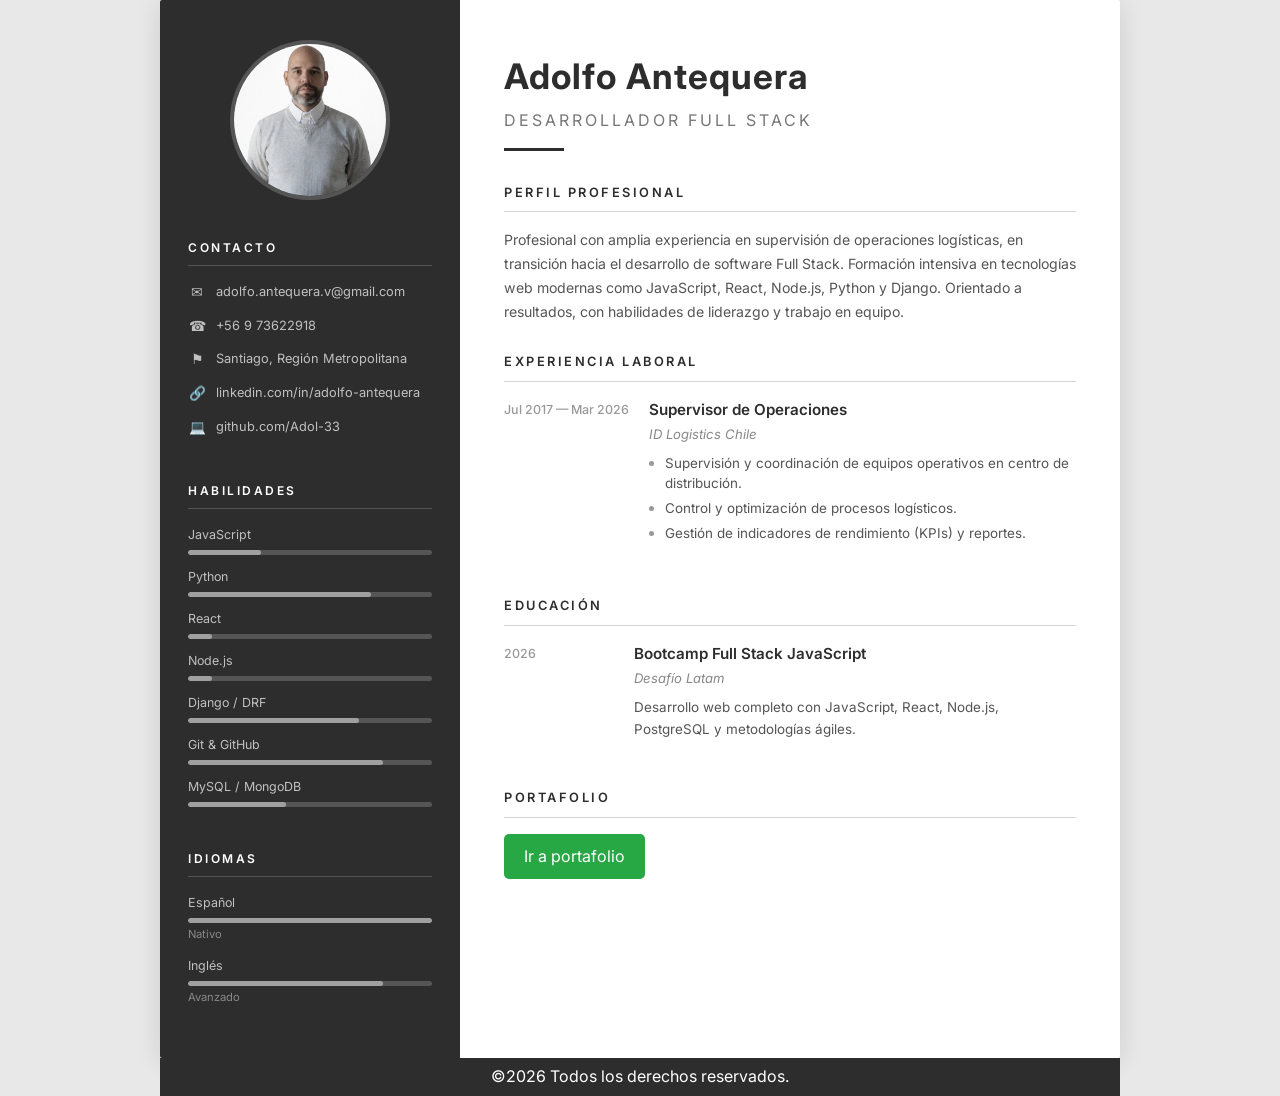
==== index.html @ 9359d88c "Primer Commit" ====
<!DOCTYPE html>
<html lang="es">
<head>
    <meta charset="UTF-8">
    <meta name="viewport" content="width=device-width, initial-scale=1.0">
    <link rel="stylesheet" href="assets/css/style.css">
    <link href="https://fonts.googleapis.com/css2?family=Inter:wght@300;400;500;600;700&display=swap" rel="stylesheet">
    <title>Curriculum Vitae - Adolfo Antequera</title>
</head>
<body>
    <div class="cv-container">

        <!-- Barra lateral -->
        <aside class="sidebar">
            <div class="photo-wrapper">
                <img src="assets/img/cv2.png" alt="Foto de Adolfo Antequera" class="foto">
            </div>
<!-- CONTACTO -->
            <div class="sidebar-section">
                <h3>Contacto</h3>
                <ul class="contact-list">
                    <li>
                        <span class="contact-icon">&#9993;</span>
                        <span>adolfo.antequera.v@gmail.com</span>
                    </li>
                    <li>
                        <span class="contact-icon">&#9742;</span>
                        <span>+56 9 73622918</span>
                    </li>
                    <li>
                        <span class="contact-icon">&#9873;</span>
                        <span>Santiago, Región Metropolitana</span>
                    </li>
                    <li>
                        <span class="contact-icon">&#128279;</span>
                        <span>linkedin.com/in/adolfo-antequera</span>
                    </li>
                    <li>
                        <span class="contact-icon">&#128187;</span>
                        <span>github.com/Adol-33</span>
                    </li>
                </ul>
            </div>
<!-- HABILIDADES -->
            <div class="sidebar-section">
                <h3>Habilidades</h3>
                <div class="skill">
                    <span class="skill-name">JavaScript</span>
                    <div class="skill-bar"><div class="skill-level" style="width: 30%;"></div></div>
                </div>
                <div class="skill">
                    <span class="skill-name">Python</span>
                    <div class="skill-bar"><div class="skill-level" style="width: 75%;"></div></div>
                </div>
                <div class="skill">
                    <span class="skill-name">React</span>
                    <div class="skill-bar"><div class="skill-level" style="width: 10%;"></div></div>
                </div>
                <div class="skill">
                    <span class="skill-name">Node.js</span>
                    <div class="skill-bar"><div class="skill-level" style="width: 10%;"></div></div>
                </div>
                <div class="skill">
                    <span class="skill-name">Django / DRF</span>
                    <div class="skill-bar"><div class="skill-level" style="width: 70%;"></div></div>
                </div>
                <div class="skill">
                    <span class="skill-name">Git &amp; GitHub</span>
                    <div class="skill-bar"><div class="skill-level" style="width: 80%;"></div></div>
                </div>
                <div class="skill">
                    <span class="skill-name">MySQL / MongoDB</span>
                    <div class="skill-bar"><div class="skill-level" style="width: 40%;"></div></div>
                </div>
            </div>
<!-- IDIOMAS -->
            <div class="sidebar-section">
                <h3>Idiomas</h3>
                <div class="skill">
                    <span class="skill-name">Español</span>
                    <div class="skill-bar"><div class="skill-level" style="width: 100%;"></div></div>
                    <span class="skill-label">Nativo</span>
                </div>
                <div class="skill">
                    <span class="skill-name">Inglés</span>
                    <div class="skill-bar"><div class="skill-level" style="width: 80%;"></div></div>
                    <span class="skill-label">Avanzado</span>
                </div>
            </div>
        </aside>

        <!-- Contenido principal -->
        <main class="main-content">
            <header class="main-header">
                <h1>Adolfo Antequera</h1>
                <p class="subtitle">Desarrollador Full Stack</p>
                <div class="header-line"></div>
            </header>
<!-- PERFIL -->
            <section class="profile">
                <h2>Perfil Profesional</h2>
                <p>
                    Profesional con amplia experiencia en supervisión de operaciones logísticas,
                    en transición hacia el desarrollo de software Full Stack. Formación intensiva
                    en tecnologías web modernas como JavaScript, React, Node.js, Python y Django.
                    Orientado a resultados, con habilidades de liderazgo y trabajo en equipo.
                </p>
            </section>
<!--  -->
            <section id="experiencia">
                <h2>Experiencia Laboral</h2>

                <div class="timeline-item">
                    <div class="timeline-date">Jul 2017 &mdash; Mar 2026</div>
                    <div class="timeline-content">
                        <h4>Supervisor de Operaciones</h4>
                        <span class="company">ID Logistics Chile</span>
                        <ul>
                            <li>Supervisión y coordinación de equipos operativos en centro de distribución.</li>
                            <li>Control y optimización de procesos logísticos.</li>
                            <li>Gestión de indicadores de rendimiento (KPIs) y reportes.</li>
                        </ul>
                    </div>
                </div>
            </section>
<!-- EDUCACION -->
            <section id="educacion">
                <h2>Educación</h2>

                <div class="timeline-item">
                    <div class="timeline-date">2026</div>
                    <div class="timeline-content">
                        <h4>Bootcamp Full Stack JavaScript</h4>
                        <span class="company">Desafío Latam</span>
                        <p>Desarrollo web completo con JavaScript, React, Node.js, PostgreSQL y metodologías ágiles.</p>
                    </div>
                </div>
            </section>
<!-- PORTAFOLIO -->
            <section id="portafolio">
                <h2>Portafolio</h2>

                <a href="portafolio.html" class="btn">Ir a portafolio</a>
            </section>

        </main>

    </div>
    <footer class="footer">
        <p>&copy;2026 Todos los derechos reservados.</p>
    </footer>
</body>
</html>
---- assets/css/style.css ----
/* ================================================
   CV Minimalista Gris — Inspirado en Canva
   ================================================ */

* {
    margin: 0;
    padding: 0;
    box-sizing: border-box;
}

body {
    font-family: 'Inter', 'Segoe UI', Tahoma, Geneva, Verdana, sans-serif;
    background-color: #e8e8e8;
    color: #333;
    line-height: 1.6;
}

/* ---------- Contenedor principal ---------- */
.cv-container {
    display: flex;
    max-width: 60rem;
    min-height: calc(100vh - 40px);
    margin: 0px auto;
    background: #fff;
    box-shadow: 0 4px 24px rgba(0, 0, 0, 0.12);
    border-radius: 2px;
    overflow: hidden;
}

/* ==========================================
   SIDEBAR
   ========================================== */
.sidebar {
    width: 300px;
    min-width: 300px;
    background-color: #2d2d2d;
    color: #d4d4d4;
    padding: 40px 28px;
    display: flex;
    flex-direction: column;
    gap: 30px;
}

/* Foto */
.photo-wrapper {
    text-align: center;
}

.foto {
    width: 160px;
    height: 160px;
    border-radius: 50%;
    object-fit: cover;
    border: 4px solid #555;
    filter: grayscale(30%);
}

/* Secciones del sidebar */
.sidebar-section h3 {
    font-size: 0.75rem;
    font-weight: 600;
    letter-spacing: 2.5px;
    text-transform: uppercase;
    color: #ffffff;
    margin-bottom: 16px;
    padding-bottom: 8px;
    border-bottom: 1px solid #555;
}

/* Lista de contacto */
.contact-list {
    list-style: none;
}

.contact-list li {
    display: flex;
    align-items: flex-start;
    gap: 10px;
    margin-bottom: 12px;
    font-size: 0.8rem;
    color: #c0c0c0;
    word-break: break-all;
}

.contact-icon {
    flex-shrink: 0;
    width: 18px;
    text-align: center;
    font-size: 0.85rem;
}

/* Barras de habilidades */
.skill {
    margin-bottom: 12px;
}

.skill-name {
    display: block;
    font-size: 0.78rem;
    color: #c0c0c0;
    margin-bottom: 5px;
}

.skill-bar {
    width: 100%;
    height: 5px;
    background-color: #555;
    border-radius: 3px;
    overflow: hidden;
}

.skill-level {
    height: 100%;
    background-color: #a0a0a0;
    border-radius: 3px;
    transition: width 0.4s ease;
}

.skill-label {
    display: block;
    font-size: 0.7rem;
    color: #888;
    margin-top: 3px;
}

/* ==========================================
   MAIN CONTENT
   ========================================== */
.main-content {
    flex: 1;
    padding: 48px 44px;
    display: flex;
    flex-direction: column;
    gap: 28px;
}

/* Header principal */
.main-header {
    margin-bottom: 4px;
}

.main-header h1 {
    font-size: 2.2rem;
    font-weight: 700;
    color: #2d2d2d;
    letter-spacing: 1px;
    margin-bottom: 4px;
}

.main-header .subtitle {
    font-size: 1rem;
    font-weight: 400;
    color: #777;
    letter-spacing: 3px;
    text-transform: uppercase;
}

.header-line {
    width: 60px;
    height: 3px;
    background-color: #2d2d2d;
    margin-top: 14px;
}

/* Títulos de sección */
.main-content h2 {
    font-size: 0.8rem;
    font-weight: 600;
    letter-spacing: 2.5px;
    text-transform: uppercase;
    color: #2d2d2d;
    padding-bottom: 8px;
    border-bottom: 1px solid #d4d4d4;
    margin-bottom: 16px;
}

/* Perfil */
.profile p {
    font-size: 0.88rem;
    color: #555;
    line-height: 1.7;
}

/* Timeline de experiencia / educación */
.timeline-item {
    display: flex;
    gap: 20px;
    margin-bottom: 20px;
}

.timeline-date {
    min-width: 110px;
    font-size: 0.78rem;
    font-weight: 500;
    color: #999;
    padding-top: 2px;
}

.timeline-content {
    flex: 1;
}

.timeline-content h4 {
    font-size: 0.95rem;
    font-weight: 600;
    color: #2d2d2d;
    margin-bottom: 2px;
}

.timeline-content .company {
    display: block;
    font-size: 0.82rem;
    color: #888;
    margin-bottom: 8px;
    font-style: italic;
}

.timeline-content ul {
    list-style: none;
    padding: 0;
}

.timeline-content ul li {
    position: relative;
    padding-left: 16px;
    font-size: 0.84rem;
    color: #555;
    margin-bottom: 5px;
    line-height: 1.5;
}

.timeline-content ul li::before {
    content: "";
    position: absolute;
    left: 0;
    top: 8px;
    width: 5px;
    height: 5px;
    background-color: #999;
    border-radius: 50%;
}

.timeline-content p {
    font-size: 0.84rem;
    color: #555;
    line-height: 1.6;
}


.btn {
    display: inline-block;
    padding: 10px 20px;
    background: #007bff;
    background-color: #28a745;
    color: white;
    text-decoration: none;
    border-radius: 5px;
}

.btn:hover {
    background: #0056b3;
    background-color: #218838;
  }

.footer {
    max-width: 60rem;
    margin: 0 auto;
    padding: 6px;
    color: #fff;
    background-color: #2d2d2d;
    text-align: center;
}


/* ==========================================
   RESPONSIVE
   ========================================== */
@media (max-width: 768px) {
    .cv-container {
        flex-direction: column;
        margin: 0;
        border-radius: 0;
        min-height: auto;
    }

    .sidebar {
        width: 100%;
        min-width: auto;
        padding: 30px 24px;
    }

    .main-content {
        padding: 30px 24px;
    }

    .timeline-item {
        flex-direction: column;
        gap: 4px;
    }

    .timeline-date {
        min-width: auto;
    }
}

/* ---------- Print ---------- */
@media print {
    body {
        background: #fff;
    }

    .cv-container {
        box-shadow: none;
        margin: 0;
        max-width: 100%;
        border-radius: 0;
    }
}
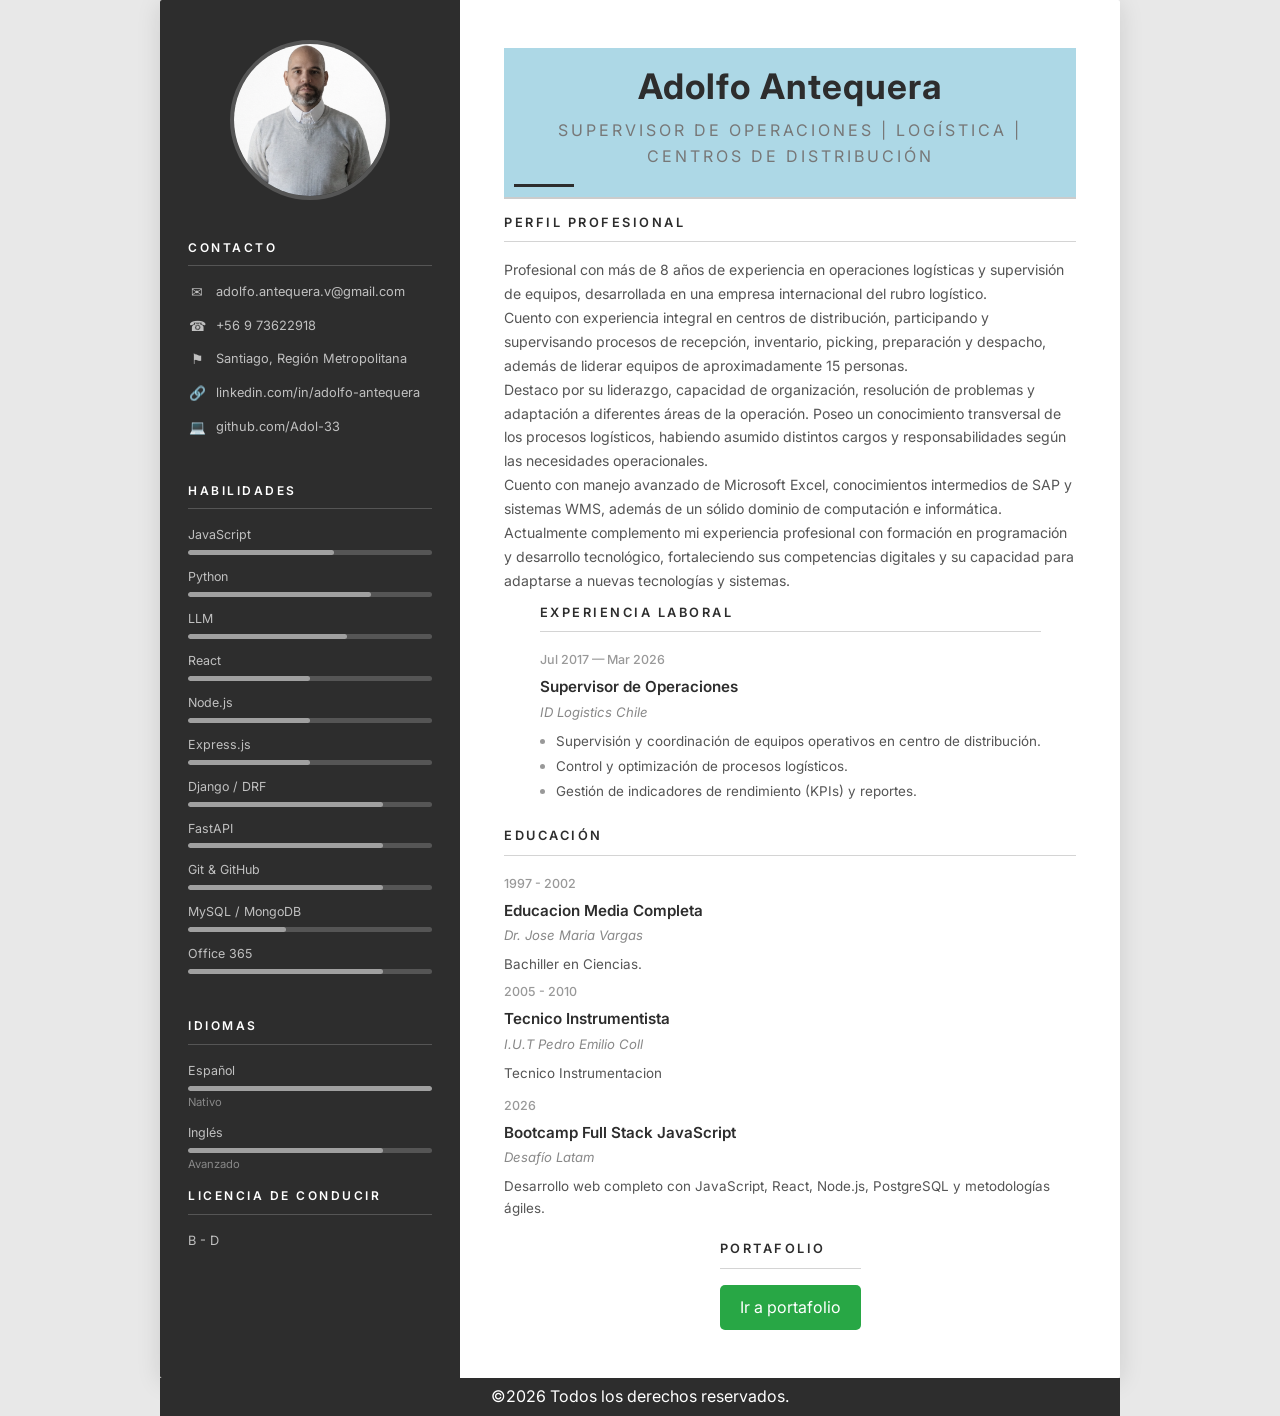
==== commit 86c19a0c: "feat: agregando certificados" ====
--- a/index.html
+++ b/index.html
@@ -1,153 +1,265 @@
-<!DOCTYPE html>
+<!doctype html>
 <html lang="es">
-<head>
-    <meta charset="UTF-8">
-    <meta name="viewport" content="width=device-width, initial-scale=1.0">
-    <link rel="stylesheet" href="assets/css/style.css">
-    <link href="https://fonts.googleapis.com/css2?family=Inter:wght@300;400;500;600;700&display=swap" rel="stylesheet">
+  <head>
+    <meta charset="UTF-8" />
+    <meta name="viewport" content="width=device-width, initial-scale=1.0" />
+    <link rel="stylesheet" href="assets/css/style.css" />
+    <link
+      href="https://fonts.googleapis.com/css2?family=Inter:wght@300;400;500;600;700&display=swap"
+      rel="stylesheet"
+    />
     <title>Curriculum Vitae - Adolfo Antequera</title>
-</head>
-<body>
+  </head>
+  <body>
     <div class="cv-container">
-
-        <!-- Barra lateral -->
-        <aside class="sidebar">
-            <div class="photo-wrapper">
-                <img src="assets/img/cv2.png" alt="Foto de Adolfo Antequera" class="foto">
-            </div>
-<!-- CONTACTO -->
-            <div class="sidebar-section">
-                <h3>Contacto</h3>
-                <ul class="contact-list">
-                    <li>
-                        <span class="contact-icon">&#9993;</span>
-                        <span>adolfo.antequera.v@gmail.com</span>
-                    </li>
-                    <li>
-                        <span class="contact-icon">&#9742;</span>
-                        <span>+56 9 73622918</span>
-                    </li>
-                    <li>
-                        <span class="contact-icon">&#9873;</span>
-                        <span>Santiago, Región Metropolitana</span>
-                    </li>
-                    <li>
-                        <span class="contact-icon">&#128279;</span>
-                        <span>linkedin.com/in/adolfo-antequera</span>
-                    </li>
-                    <li>
-                        <span class="contact-icon">&#128187;</span>
-                        <span>github.com/Adol-33</span>
-                    </li>
-                </ul>
-            </div>
-<!-- HABILIDADES -->
-            <div class="sidebar-section">
-                <h3>Habilidades</h3>
-                <div class="skill">
-                    <span class="skill-name">JavaScript</span>
-                    <div class="skill-bar"><div class="skill-level" style="width: 30%;"></div></div>
-                </div>
-                <div class="skill">
-                    <span class="skill-name">Python</span>
-                    <div class="skill-bar"><div class="skill-level" style="width: 75%;"></div></div>
-                </div>
-                <div class="skill">
-                    <span class="skill-name">React</span>
-                    <div class="skill-bar"><div class="skill-level" style="width: 10%;"></div></div>
-                </div>
-                <div class="skill">
-                    <span class="skill-name">Node.js</span>
-                    <div class="skill-bar"><div class="skill-level" style="width: 10%;"></div></div>
-                </div>
-                <div class="skill">
-                    <span class="skill-name">Django / DRF</span>
-                    <div class="skill-bar"><div class="skill-level" style="width: 70%;"></div></div>
-                </div>
-                <div class="skill">
-                    <span class="skill-name">Git &amp; GitHub</span>
-                    <div class="skill-bar"><div class="skill-level" style="width: 80%;"></div></div>
-                </div>
-                <div class="skill">
-                    <span class="skill-name">MySQL / MongoDB</span>
-                    <div class="skill-bar"><div class="skill-level" style="width: 40%;"></div></div>
-                </div>
-            </div>
-<!-- IDIOMAS -->
-            <div class="sidebar-section">
-                <h3>Idiomas</h3>
-                <div class="skill">
-                    <span class="skill-name">Español</span>
-                    <div class="skill-bar"><div class="skill-level" style="width: 100%;"></div></div>
-                    <span class="skill-label">Nativo</span>
-                </div>
-                <div class="skill">
-                    <span class="skill-name">Inglés</span>
-                    <div class="skill-bar"><div class="skill-level" style="width: 80%;"></div></div>
-                    <span class="skill-label">Avanzado</span>
-                </div>
-            </div>
-        </aside>
-
-        <!-- Contenido principal -->
-        <main class="main-content">
-            <header class="main-header">
-                <h1>Adolfo Antequera</h1>
-                <p class="subtitle">Desarrollador Full Stack</p>
-                <div class="header-line"></div>
-            </header>
-<!-- PERFIL -->
-            <section class="profile">
-                <h2>Perfil Profesional</h2>
-                <p>
-                    Profesional con amplia experiencia en supervisión de operaciones logísticas,
-                    en transición hacia el desarrollo de software Full Stack. Formación intensiva
-                    en tecnologías web modernas como JavaScript, React, Node.js, Python y Django.
-                    Orientado a resultados, con habilidades de liderazgo y trabajo en equipo.
-                </p>
-            </section>
-<!--  -->
-            <section id="experiencia">
-                <h2>Experiencia Laboral</h2>
-
-                <div class="timeline-item">
-                    <div class="timeline-date">Jul 2017 &mdash; Mar 2026</div>
-                    <div class="timeline-content">
-                        <h4>Supervisor de Operaciones</h4>
-                        <span class="company">ID Logistics Chile</span>
-                        <ul>
-                            <li>Supervisión y coordinación de equipos operativos en centro de distribución.</li>
-                            <li>Control y optimización de procesos logísticos.</li>
-                            <li>Gestión de indicadores de rendimiento (KPIs) y reportes.</li>
-                        </ul>
-                    </div>
-                </div>
-            </section>
-<!-- EDUCACION -->
-            <section id="educacion">
-                <h2>Educación</h2>
-
-                <div class="timeline-item">
-                    <div class="timeline-date">2026</div>
-                    <div class="timeline-content">
-                        <h4>Bootcamp Full Stack JavaScript</h4>
-                        <span class="company">Desafío Latam</span>
-                        <p>Desarrollo web completo con JavaScript, React, Node.js, PostgreSQL y metodologías ágiles.</p>
-                    </div>
-                </div>
-            </section>
-<!-- PORTAFOLIO -->
-            <section id="portafolio">
-                <h2>Portafolio</h2>
-
-                <a href="portafolio.html" class="btn">Ir a portafolio</a>
-            </section>
-
-        </main>
-
+      <!-- Barra lateral -->
+      <aside class="sidebar">
+        <div class="photo-wrapper">
+          <img
+            src="assets/img/cv2.png"
+            alt="Foto de Adolfo Antequera"
+            class="foto"
+          />
+        </div>
+        <!-- CONTACTO -->
+        <div class="sidebar-section">
+          <h3>Contacto</h3>
+          <ul class="contact-list">
+            <li>
+              <span class="contact-icon">&#9993;</span>
+              <span>adolfo.antequera.v@gmail.com</span>
+            </li>
+            <li>
+              <span class="contact-icon">&#9742;</span>
+              <span>+56 9 73622918</span>
+            </li>
+            <li>
+              <span class="contact-icon">&#9873;</span>
+              <span>Santiago, Región Metropolitana</span>
+            </li>
+            <li>
+              <span class="contact-icon">&#128279;</span>
+              <span>linkedin.com/in/adolfo-antequera</span>
+            </li>
+            <li>
+              <span class="contact-icon">&#128187;</span>
+              <span>github.com/Adol-33</span>
+            </li>
+          </ul>
+        </div>
+        <!-- HABILIDADES -->
+        <div class="sidebar-section">
+          <h3>Habilidades</h3>
+          <div class="skill">
+            <span class="skill-name">JavaScript</span>
+            <div class="skill-bar">
+              <div class="skill-level" style="width: 60%"></div>
+            </div>
+          </div>
+
+          <div class="skill">
+            <span class="skill-name">Python</span>
+            <div class="skill-bar">
+              <div class="skill-level" style="width: 75%"></div>
+            </div>
+          </div>
+
+          <div class="skill">
+            <span class="skill-name">LLM</span>
+            <div class="skill-bar">
+              <div class="skill-level" style="width: 65%"></div>
+            </div>
+          </div>
+
+          <div class="skill">
+            <span class="skill-name">React</span>
+            <div class="skill-bar">
+              <div class="skill-level" style="width: 50%"></div>
+            </div>
+          </div>
+
+          <div class="skill">
+            <span class="skill-name">Node.js</span>
+            <div class="skill-bar">
+              <div class="skill-level" style="width: 50%"></div>
+            </div>
+          </div>
+
+          <div class="skill">
+            <span class="skill-name">Express.js</span>
+            <div class="skill-bar">
+              <div class="skill-level" style="width: 50%"></div>
+            </div>
+          </div>
+
+          <div class="skill">
+            <span class="skill-name">Django / DRF</span>
+            <div class="skill-bar">
+              <div class="skill-level" style="width: 80%"></div>
+            </div>
+          </div>
+
+          <div class="skill">
+            <span class="skill-name">FastAPI</span>
+            <div class="skill-bar">
+              <div class="skill-level" style="width: 80%"></div>
+            </div>
+          </div>
+
+          <div class="skill">
+            <span class="skill-name">Git &amp; GitHub</span>
+            <div class="skill-bar">
+              <div class="skill-level" style="width: 80%"></div>
+            </div>
+          </div>
+
+          <div class="skill">
+            <span class="skill-name">MySQL / MongoDB</span>
+            <div class="skill-bar">
+              <div class="skill-level" style="width: 40%"></div>
+            </div>
+          </div>
+
+          <div class="skill">
+            <span class="skill-name">Office 365</span>
+            <div class="skill-bar">
+              <div class="skill-level" style="width: 80%"></div>
+            </div>
+          </div>
+        </div>
+        <!-- IDIOMAS -->
+        <div class="sidebar-section">
+          <h3>Idiomas</h3>
+          <div class="skill">
+            <span class="skill-name">Español</span>
+            <div class="skill-bar">
+              <div class="skill-level" style="width: 100%"></div>
+            </div>
+            <span class="skill-label">Nativo</span>
+          </div>
+          <div class="skill">
+            <span class="skill-name">Inglés</span>
+            <div class="skill-bar">
+              <div class="skill-level" style="width: 80%"></div>
+            </div>
+            <span class="skill-label">Avanzado</span>
+          </div>
+          <!-- LICENCIAS -->
+          <h3>Licencia de conducir</h3>
+          <div class="skill">
+            <ul class="contact-list">
+              <li><span>B - D</span></li>
+            </ul>
+          </div>
+        </div>
+      </aside>
+
+      <!-- Contenido principal -->
+      <main class="main-content">
+        <header class="main-header">
+          <h1>Adolfo Antequera</h1>
+          <p class="subtitle">
+            SUPERVISOR DE OPERACIONES | LOGÍSTICA | CENTROS DE DISTRIBUCIÓN
+          </p>
+          <div class="header-line"></div>
+        </header>
+        <!-- PERFIL -->
+        <section class="profile">
+          <h2>Perfil Profesional</h2>
+          <p>
+            Profesional con más de 8 años de experiencia en operaciones
+            logísticas y supervisión de equipos, desarrollada en una empresa
+            internacional del rubro logístico.
+          </p>
+          <p>
+            Cuento con experiencia integral en centros de distribución,
+            participando y supervisando procesos de recepción, inventario,
+            picking, preparación y despacho, además de liderar equipos de
+            aproximadamente 15 personas.
+          </p>
+          <p>
+            Destaco por su liderazgo, capacidad de organización, resolución de
+            problemas y adaptación a diferentes áreas de la operación. Poseo un
+            conocimiento transversal de los procesos logísticos, habiendo
+            asumido distintos cargos y responsabilidades según las necesidades
+            operacionales.
+          </p>
+          <p>
+            Cuento con manejo avanzado de Microsoft Excel, conocimientos
+            intermedios de SAP y sistemas WMS, además de un sólido dominio de
+            computación e informática. Actualmente complemento mi experiencia
+            profesional con formación en programación y desarrollo tecnológico,
+            fortaleciendo sus competencias digitales y su capacidad para
+            adaptarse a nuevas tecnologías y sistemas.
+          </p>
+        </section>
+        <!--  -->
+        <section id="experiencia">
+          <h2>Experiencia Laboral</h2>
+
+          <div class="timeline-item">
+            <div class="timeline-date">Jul 2017 &mdash; Mar 2026</div>
+            <div class="timeline-content">
+              <h4>Supervisor de Operaciones</h4>
+              <span class="company">ID Logistics Chile</span>
+              <ul>
+                <li>
+                  Supervisión y coordinación de equipos operativos en centro de
+                  distribución.
+                </li>
+                <li>Control y optimización de procesos logísticos.</li>
+                <li>
+                  Gestión de indicadores de rendimiento (KPIs) y reportes.
+                </li>
+              </ul>
+            </div>
+          </div>
+        </section>
+        <!-- EDUCACION -->
+        <section id="educacion">
+          <h2>Educación</h2>
+
+          <div class="timeline-item">
+            <!-- Liceo -->
+            <div class="timeline-date">1997 - 2002</div>
+            <div class="timeline-content">
+              <h4>Educacion Media Completa</h4>
+              <span class="company">Dr. Jose Maria Vargas</span>
+              <p>Bachiller en Ciencias.</p>
+            </div>
+
+            <!-- Universidad -->
+            <div class="timeline-date">2005 - 2010</div>
+            <div class="timeline-content">
+              <h4>Tecnico Instrumentista</h4>
+              <span class="company">I.U.T Pedro Emilio Coll</span>
+              <p>Tecnico Instrumentacion</p>
+            </div>
+          </div>
+
+          <!-- Bootcamp -->
+          <div class="timeline-item">
+            <div class="timeline-date">2026</div>
+            <div class="timeline-content">
+              <h4>Bootcamp Full Stack JavaScript</h4>
+              <span class="company">Desafío Latam</span>
+              <p>
+                Desarrollo web completo con JavaScript, React, Node.js,
+                PostgreSQL y metodologías ágiles.
+              </p>
+            </div>
+          </div>
+        </section>
+        <!-- PORTAFOLIO -->
+        <section id="portafolio">
+          <h2>Portafolio</h2>
+
+          <a href="portafolio.html" class="btn">Ir a portafolio</a>
+        </section>
+      </main>
     </div>
     <footer class="footer">
-        <p>&copy;2026 Todos los derechos reservados.</p>
+      <p>&copy;2026 Todos los derechos reservados.</p>
     </footer>
-</body>
-</html>+  </body>
+</html>
--- a/assets/css/style.css
+++ b/assets/css/style.css
@@ -1,319 +1,400 @@
-
 /* ================================================
    CV Minimalista Gris — Inspirado en Canva
    ================================================ */
 
 * {
-    margin: 0;
-    padding: 0;
-    box-sizing: border-box;
+  margin: 0;
+  padding: 0;
+  box-sizing: border-box;
+}
+
+a {
+  text-decoration: none;
+  color: inherit;
 }
 
 body {
-    font-family: 'Inter', 'Segoe UI', Tahoma, Geneva, Verdana, sans-serif;
-    background-color: #e8e8e8;
-    color: #333;
-    line-height: 1.6;
+  font-family: "Inter", "Segoe UI", Tahoma, Geneva, Verdana, sans-serif;
+  background-color: #e8e8e8;
+  color: #333;
+  line-height: 1.6;
 }
 
 /* ---------- Contenedor principal ---------- */
 .cv-container {
-    display: flex;
-    max-width: 60rem;
-    min-height: calc(100vh - 40px);
-    margin: 0px auto;
-    background: #fff;
-    box-shadow: 0 4px 24px rgba(0, 0, 0, 0.12);
-    border-radius: 2px;
-    overflow: hidden;
+  display: flex;
+  max-width: 60rem;
+  min-height: calc(100vh - 40px);
+  margin: 0px auto;
+  background: #fff;
+  box-shadow: 0 4px 24px rgba(0, 0, 0, 0.12);
+  border-radius: 2px;
+  overflow: hidden;
 }
 
 /* ==========================================
    SIDEBAR
    ========================================== */
 .sidebar {
-    width: 300px;
-    min-width: 300px;
-    background-color: #2d2d2d;
-    color: #d4d4d4;
-    padding: 40px 28px;
-    display: flex;
-    flex-direction: column;
-    gap: 30px;
+  width: 300px;
+  min-width: 300px;
+  background-color: #2d2d2d;
+  color: #d4d4d4;
+  padding: 40px 28px;
+  display: flex;
+  flex-direction: column;
+  gap: 30px;
 }
 
 /* Foto */
 .photo-wrapper {
-    text-align: center;
+  text-align: center;
 }
 
 .foto {
-    width: 160px;
-    height: 160px;
-    border-radius: 50%;
-    object-fit: cover;
-    border: 4px solid #555;
-    filter: grayscale(30%);
+  width: 160px;
+  height: 160px;
+  border-radius: 50%;
+  object-fit: cover;
+  border: 4px solid #555;
+  filter: grayscale(30%);
 }
 
 /* Secciones del sidebar */
 .sidebar-section h3 {
-    font-size: 0.75rem;
-    font-weight: 600;
-    letter-spacing: 2.5px;
-    text-transform: uppercase;
-    color: #ffffff;
-    margin-bottom: 16px;
-    padding-bottom: 8px;
-    border-bottom: 1px solid #555;
+  font-size: 0.75rem;
+  font-weight: 600;
+  letter-spacing: 2.5px;
+  text-transform: uppercase;
+  color: #ffffff;
+  margin-bottom: 16px;
+  padding-bottom: 8px;
+  border-bottom: 1px solid #555;
 }
 
 /* Lista de contacto */
 .contact-list {
-    list-style: none;
+  list-style: none;
 }
 
 .contact-list li {
-    display: flex;
-    align-items: flex-start;
-    gap: 10px;
-    margin-bottom: 12px;
-    font-size: 0.8rem;
-    color: #c0c0c0;
-    word-break: break-all;
+  display: flex;
+  align-items: flex-start;
+  gap: 10px;
+  margin-bottom: 12px;
+  font-size: 0.8rem;
+  color: #c0c0c0;
+  word-break: break-all;
 }
 
 .contact-icon {
-    flex-shrink: 0;
-    width: 18px;
-    text-align: center;
-    font-size: 0.85rem;
+  flex-shrink: 0;
+  width: 18px;
+  text-align: center;
+  font-size: 0.85rem;
 }
 
 /* Barras de habilidades */
 .skill {
-    margin-bottom: 12px;
+  margin-bottom: 12px;
 }
 
 .skill-name {
-    display: block;
-    font-size: 0.78rem;
-    color: #c0c0c0;
-    margin-bottom: 5px;
+  display: block;
+  font-size: 0.78rem;
+  color: #c0c0c0;
+  margin-bottom: 5px;
 }
 
 .skill-bar {
-    width: 100%;
-    height: 5px;
-    background-color: #555;
-    border-radius: 3px;
-    overflow: hidden;
+  width: 100%;
+  height: 5px;
+  background-color: #555;
+  border-radius: 3px;
+  overflow: hidden;
 }
 
 .skill-level {
-    height: 100%;
-    background-color: #a0a0a0;
-    border-radius: 3px;
-    transition: width 0.4s ease;
+  height: 100%;
+  background-color: #a0a0a0;
+  border-radius: 3px;
+  transition: width 0.4s ease;
 }
 
 .skill-label {
-    display: block;
-    font-size: 0.7rem;
-    color: #888;
-    margin-top: 3px;
+  display: block;
+  font-size: 0.7rem;
+  color: #888;
+  margin-top: 3px;
 }
 
 /* ==========================================
    MAIN CONTENT
    ========================================== */
 .main-content {
-    flex: 1;
-    padding: 48px 44px;
-    display: flex;
-    flex-direction: column;
-    gap: 28px;
+  flex: 1;
+  padding: 48px 44px;
+  display: flex;
+  flex-direction: column;
+  gap: 10px;
 }
 
 /* Header principal */
 .main-header {
-    margin-bottom: 4px;
+  margin-bottom: 4px;
 }
 
 .main-header h1 {
-    font-size: 2.2rem;
-    font-weight: 700;
-    color: #2d2d2d;
-    letter-spacing: 1px;
-    margin-bottom: 4px;
+  font-size: 2.2rem;
+  font-weight: 700;
+  color: #2d2d2d;
+  letter-spacing: 1px;
+  margin-bottom: 4px;
 }
 
 .main-header .subtitle {
-    font-size: 1rem;
-    font-weight: 400;
-    color: #777;
-    letter-spacing: 3px;
-    text-transform: uppercase;
+  font-size: 1rem;
+  font-weight: 400;
+  color: #777;
+  letter-spacing: 3px;
+  text-transform: uppercase;
 }
 
 .header-line {
-    width: 60px;
-    height: 3px;
-    background-color: #2d2d2d;
-    margin-top: 14px;
+  width: 60px;
+  height: 3px;
+  background-color: #2d2d2d;
+  margin-top: 14px;
 }
 
 /* Títulos de sección */
 .main-content h2 {
-    font-size: 0.8rem;
-    font-weight: 600;
-    letter-spacing: 2.5px;
-    text-transform: uppercase;
-    color: #2d2d2d;
-    padding-bottom: 8px;
-    border-bottom: 1px solid #d4d4d4;
-    margin-bottom: 16px;
+  font-size: 0.8rem;
+  font-weight: 600;
+  letter-spacing: 2.5px;
+  text-transform: uppercase;
+  color: #2d2d2d;
+  padding-bottom: 8px;
+  border-bottom: 1px solid #d4d4d4;
+  margin-bottom: 16px;
 }
 
 /* Perfil */
 .profile p {
-    font-size: 0.88rem;
-    color: #555;
-    line-height: 1.7;
+  font-size: 0.88rem;
+  color: #555;
+  line-height: 1.7;
 }
 
 /* Timeline de experiencia / educación */
 .timeline-item {
-    display: flex;
-    gap: 20px;
-    margin-bottom: 20px;
+  display: flex;
+  flex-direction: column;
+  gap: 5px;
+  margin-bottom: 10px;
 }
 
 .timeline-date {
-    min-width: 110px;
-    font-size: 0.78rem;
-    font-weight: 500;
-    color: #999;
-    padding-top: 2px;
+  min-width: 110px;
+  font-size: 0.78rem;
+  font-weight: 500;
+  color: #999;
+  padding-top: 2px;
 }
 
 .timeline-content {
-    flex: 1;
+  flex: 1;
 }
 
 .timeline-content h4 {
-    font-size: 0.95rem;
-    font-weight: 600;
-    color: #2d2d2d;
-    margin-bottom: 2px;
+  font-size: 0.95rem;
+  font-weight: 600;
+  color: #2d2d2d;
+  margin-bottom: 2px;
 }
 
 .timeline-content .company {
-    display: block;
-    font-size: 0.82rem;
-    color: #888;
-    margin-bottom: 8px;
-    font-style: italic;
+  display: block;
+  font-size: 0.82rem;
+  color: #888;
+  margin-bottom: 8px;
+  font-style: italic;
 }
 
 .timeline-content ul {
-    list-style: none;
-    padding: 0;
+  list-style: none;
+  padding: 0;
 }
 
 .timeline-content ul li {
-    position: relative;
-    padding-left: 16px;
-    font-size: 0.84rem;
-    color: #555;
-    margin-bottom: 5px;
-    line-height: 1.5;
+  position: relative;
+  padding-left: 16px;
+  font-size: 0.84rem;
+  color: #555;
+  margin-bottom: 5px;
+  line-height: 1.5;
 }
 
 .timeline-content ul li::before {
-    content: "";
-    position: absolute;
-    left: 0;
-    top: 8px;
-    width: 5px;
-    height: 5px;
-    background-color: #999;
-    border-radius: 50%;
+  content: "";
+  position: absolute;
+  left: 0;
+  top: 8px;
+  width: 5px;
+  height: 5px;
+  background-color: #999;
+  border-radius: 50%;
 }
 
 .timeline-content p {
-    font-size: 0.84rem;
-    color: #555;
-    line-height: 1.6;
-}
-
+  font-size: 0.84rem;
+  color: #555;
+  line-height: 1.6;
+}
 
 .btn {
-    display: inline-block;
-    padding: 10px 20px;
-    background: #007bff;
-    background-color: #28a745;
-    color: white;
-    text-decoration: none;
-    border-radius: 5px;
+  display: inline-block;
+  padding: 10px 20px;
+  background: #007bff;
+  background-color: #28a745;
+  color: white;
+  text-decoration: none;
+  border-radius: 5px;
 }
 
 .btn:hover {
-    background: #0056b3;
-    background-color: #218838;
-  }
+  background: #0056b3;
+  background-color: #218838;
+}
 
 .footer {
-    max-width: 60rem;
-    margin: 0 auto;
-    padding: 6px;
+  max-width: 60rem;
+  margin: 0 auto;
+  padding: 6px;
+  color: #fff;
+  background-color: #2d2d2d;
+  text-align: center;
+}
+
+/*==========================================
+   Certificados
+   ========================================== */
+
+.certificado-contenedor {
+  width: 80%;
+  height: 100%;
+  margin: auto;
+  background-color: #fff;
+  display: flex;
+  flex-direction: column;
+  justify-content: center;
+  align-items: center;
+  gap: 30px;
+}
+
+header {
+  width: 100%;
+  text-align: center;
+  color: #fff;
+  background-color: lightblue;
+  padding: 10px;
+  border-bottom: 2px solid #ccc;
+  display: flex;
+  flex-direction: column;
+
+  h1 {
+    width: 100%;
+    justify-self: flex-end;
+  }
+
+  a {
+    color: #000;
+    align-self: flex-end;
+  }
+}
+
+main {
+  height: auto;
+  padding: 20px;
+  display: flex;
+  flex-wrap: wrap;
+  justify-content: center;
+  align-items: center;
+  gap: 40px;
+}
+
+.certificado-card {
+  width: 620px;
+  height: 420px;
+  box-shadow: 0px 10px 10px #ccc;
+  background-color: lightblue;
+  display: flex;
+  flex-direction: column;
+  align-items: center;
+  justify-content: center;
+  gap: 10px;
+
+  h3 {
     color: #fff;
-    background-color: #2d2d2d;
-    text-align: center;
-}
-
-
-/* ==========================================
+    align-self: flex-start;
+    padding: 10px;
+  }
+}
+
+.certificado-img {
+  width: 600px;
+  height: 350px;
+  object-fit: cover;
+  object-position: center;
+}
+
+.certificado-img img {
+  width: 100%;
+  height: 100%;
+}
+
+/*
+==========================================
    RESPONSIVE
    ========================================== */
 @media (max-width: 768px) {
-    .cv-container {
-        flex-direction: column;
-        margin: 0;
-        border-radius: 0;
-        min-height: auto;
-    }
-
-    .sidebar {
-        width: 100%;
-        min-width: auto;
-        padding: 30px 24px;
-    }
-
-    .main-content {
-        padding: 30px 24px;
-    }
-
-    .timeline-item {
-        flex-direction: column;
-        gap: 4px;
-    }
-
-    .timeline-date {
-        min-width: auto;
-    }
+  .cv-container {
+    flex-direction: column;
+    margin: 0;
+    border-radius: 0;
+    min-height: auto;
+  }
+
+  .sidebar {
+    width: 100%;
+    min-width: auto;
+    padding: 30px 24px;
+  }
+
+  .main-content {
+    padding: 30px 24px;
+  }
+
+  .timeline-item {
+    flex-direction: column;
+    gap: 4px;
+  }
+
+  .timeline-date {
+    min-width: auto;
+  }
 }
 
 /* ---------- Print ---------- */
 @media print {
-    body {
-        background: #fff;
-    }
-
-    .cv-container {
-        box-shadow: none;
-        margin: 0;
-        max-width: 100%;
-        border-radius: 0;
-    }
-}
+  body {
+    background: #fff;
+  }
+
+  .cv-container {
+    box-shadow: none;
+    margin: 0;
+    max-width: 100%;
+    border-radius: 0;
+  }
+}
